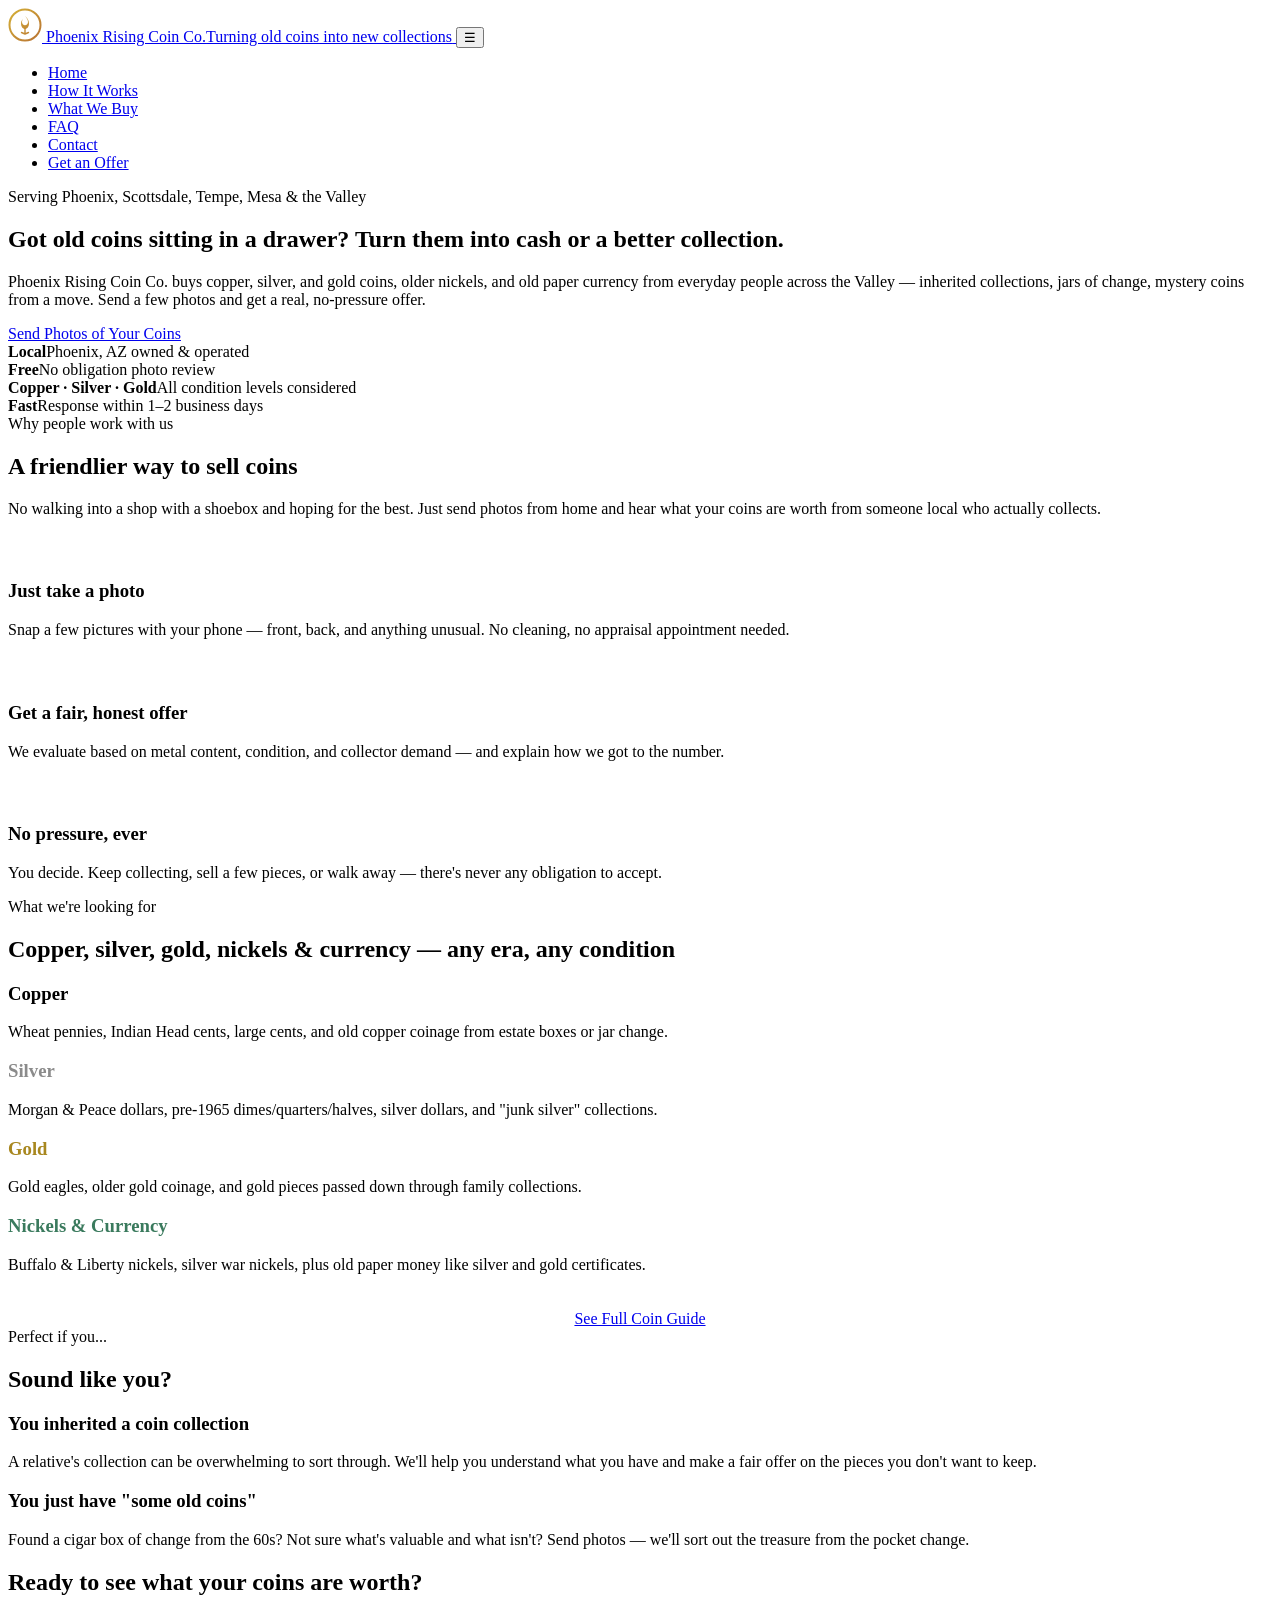
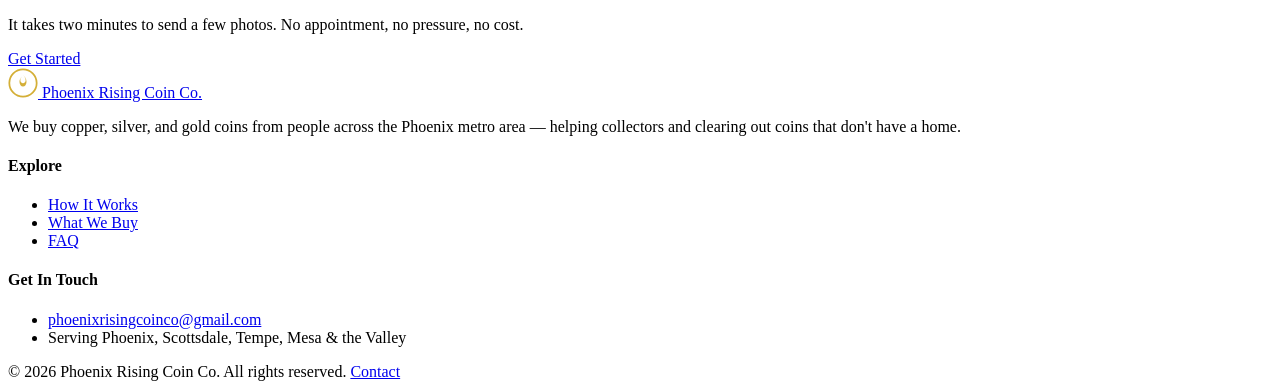
==== index.html @ 663f0af9 "Add files via upload" ====
<!DOCTYPE html>
<html lang="en">
<head>
<meta charset="UTF-8">
<meta name="viewport" content="width=device-width, initial-scale=1.0">
<title>Phoenix Rising Coin Co. | We Buy Copper, Silver, Gold &amp; Currency in Phoenix, AZ</title>
<meta name="description" content="Have old copper, silver, or gold coins, older nickels, or old paper currency sitting in a drawer? Phoenix Rising Coin Co. buys coin collections and loose coins from people across the Phoenix, AZ metro area. Free, no-pressure offers — just send photos.">
<link rel="icon" href="data:,">
<link rel="stylesheet" href="css/style.css">
</head>
<body>

<header class="site-header">
  <div class="nav-wrap">
    <a href="index.html" class="brand">
      <svg width="34" height="34" viewBox="0 0 34 34" fill="none" xmlns="http://www.w3.org/2000/svg">
        <circle cx="17" cy="17" r="15.5" stroke="url(#g)" stroke-width="2"/>
        <path d="M17 8c1.8 2 3 3.8 3 6 0 2-1.3 3.2-3 3.2S14 16 14 14c0-1.6.7-3 1.6-4.3C14.6 11 13 13.2 13 15.5 13 18.5 14.8 21 17 21s4-2.5 4-5.5c0-3.4-2.2-6-4-7.5z" fill="url(#g)"/>
        <path d="M17 21v5M13.5 24.5 17 26l3.5-1.5" stroke="url(#g)" stroke-width="1.4" stroke-linecap="round" stroke-linejoin="round"/>
        <defs>
          <linearGradient id="g" x1="2" y1="2" x2="32" y2="32" gradientUnits="userSpaceOnUse">
            <stop stop-color="#d4af37"/>
            <stop offset="1" stop-color="#b87333"/>
          </linearGradient>
        </defs>
      </svg>
      <span>Phoenix Rising Coin Co.<span class="tagline">Turning old coins into new collections</span></span>
    </a>
    <button class="nav-toggle" aria-label="Toggle menu">&#9776;</button>
    <ul class="nav-links">
      <li><a href="index.html">Home</a></li>
      <li><a href="how-it-works.html">How It Works</a></li>
      <li><a href="what-we-buy.html">What We Buy</a></li>
      <li><a href="faq.html">FAQ</a></li>
      <li><a href="contact.html">Contact</a></li>
      <li><a href="contact.html" class="btn btn-primary">Get an Offer</a></li>
    </ul>
  </div>
</header>

<section class="hero">
  <div class="container">
    <div class="eyebrow">Serving Phoenix, Scottsdale, Tempe, Mesa &amp; the Valley</div>
    <h1>Got old coins sitting in a drawer? Turn them into cash or a better collection.</h1>
    <p class="lead">Phoenix Rising Coin Co. buys copper, silver, and gold coins, older nickels, and old paper currency from everyday people across the Valley — inherited collections, jars of change, mystery coins from a move. Send a few photos and get a real, no-pressure offer.</p>
    <div class="hero-actions">
      <a href="contact.html" class="btn btn-primary">Send Photos of Your Coins</a>
      <a href="how-it-works.html" class="btn btn-outline" style="border-color:#fff;color:#fff;">See How It Works</a>
    </div>
  </div>
</section>

<div class="trust-strip">
  <div class="container">
    <div><strong>Local</strong>Phoenix, AZ owned &amp; operated</div>
    <div><strong>Free</strong>No obligation photo review</div>
    <div><strong>Copper · Silver · Gold</strong>All condition levels considered</div>
    <div><strong>Fast</strong>Response within 1&ndash;2 business days</div>
  </div>
</div>

<section>
  <div class="container">
    <div class="section-head">
      <div class="eyebrow">Why people work with us</div>
      <h2>A friendlier way to sell coins</h2>
      <p>No walking into a shop with a shoebox and hoping for the best. Just send photos from home and hear what your coins are worth from someone local who actually collects.</p>
    </div>
    <div class="grid grid-3">
      <div class="card">
        <div class="icon">
          <svg width="24" height="24" viewBox="0 0 24 24" fill="none"><path d="M4 8V5a1 1 0 0 1 1-1h14a1 1 0 0 1 1 1v3M4 8h16v11a1 1 0 0 1-1 1H5a1 1 0 0 1-1-1V8Z" stroke="#fff" stroke-width="1.6"/><circle cx="12" cy="13.5" r="3" stroke="#fff" stroke-width="1.6"/></svg>
        </div>
        <h3>Just take a photo</h3>
        <p>Snap a few pictures with your phone — front, back, and anything unusual. No cleaning, no appraisal appointment needed.</p>
      </div>
      <div class="card">
        <div class="icon">
          <svg width="24" height="24" viewBox="0 0 24 24" fill="none"><path d="M12 3v18M7 7.5c0-1.9 2.2-3 5-3s5 1.1 5 3-2.2 3-5 3-5 1.1-5 3 2.2 3 5 3 5-1.1 5-3" stroke="#fff" stroke-width="1.6" stroke-linecap="round"/></svg>
        </div>
        <h3>Get a fair, honest offer</h3>
        <p>We evaluate based on metal content, condition, and collector demand — and explain how we got to the number.</p>
      </div>
      <div class="card">
        <div class="icon">
          <svg width="24" height="24" viewBox="0 0 24 24" fill="none"><path d="M12 21s-7-4.35-9.5-8.5C.7 8.8 2.4 5 6 5c2 0 3.5 1.2 4 2.4C10.5 6.2 12 5 14 5c3.6 0 5.3 3.8 3.5 7.5C15 16.65 12 21 12 21Z" stroke="#fff" stroke-width="1.6"/></svg>
        </div>
        <h3>No pressure, ever</h3>
        <p>You decide. Keep collecting, sell a few pieces, or walk away — there's never any obligation to accept.</p>
      </div>
    </div>
  </div>
</section>

<section class="alt">
  <div class="container">
    <div class="section-head">
      <div class="eyebrow">What we're looking for</div>
      <h2>Copper, silver, gold, nickels &amp; currency — any era, any condition</h2>
    </div>
    <div class="grid grid-4">
      <div class="card">
        <h3 style="color:var(--copper)">Copper</h3>
        <p>Wheat pennies, Indian Head cents, large cents, and old copper coinage from estate boxes or jar change.</p>
      </div>
      <div class="card">
        <h3 style="color:#8b8b8b">Silver</h3>
        <p>Morgan &amp; Peace dollars, pre-1965 dimes/quarters/halves, silver dollars, and "junk silver" collections.</p>
      </div>
      <div class="card">
        <h3 style="color:#a8871f">Gold</h3>
        <p>Gold eagles, older gold coinage, and gold pieces passed down through family collections.</p>
      </div>
      <div class="card">
        <h3 style="color:#3a7a5d">Nickels &amp; Currency</h3>
        <p>Buffalo &amp; Liberty nickels, silver war nickels, plus old paper money like silver and gold certificates.</p>
      </div>
    </div>
    <div style="text-align:center;margin-top:36px;">
      <a href="what-we-buy.html" class="btn btn-outline">See Full Coin Guide</a>
    </div>
  </div>
</section>

<section>
  <div class="container">
    <div class="section-head">
      <div class="eyebrow">Perfect if you...</div>
      <h2>Sound like you?</h2>
    </div>
    <div class="grid grid-2">
      <div class="card">
        <h3>You inherited a coin collection</h3>
        <p>A relative's collection can be overwhelming to sort through. We'll help you understand what you have and make a fair offer on the pieces you don't want to keep.</p>
      </div>
      <div class="card">
        <h3>You just have "some old coins"</h3>
        <p>Found a cigar box of change from the 60s? Not sure what's valuable and what isn't? Send photos — we'll sort out the treasure from the pocket change.</p>
      </div>
    </div>
  </div>
</section>

<section class="cta-band">
  <div class="container">
    <h2>Ready to see what your coins are worth?</h2>
    <p>It takes two minutes to send a few photos. No appointment, no pressure, no cost.</p>
    <a href="contact.html" class="btn btn-outline">Get Started</a>
  </div>
</section>

<footer class="site-footer">
  <div class="container">
    <div class="footer-grid">
      <div class="footer-brand">
        <a href="index.html" class="brand">
          <svg width="30" height="30" viewBox="0 0 34 34" fill="none" xmlns="http://www.w3.org/2000/svg">
            <circle cx="17" cy="17" r="15.5" stroke="#d4af37" stroke-width="2"/>
            <path d="M17 8c1.8 2 3 3.8 3 6 0 2-1.3 3.2-3 3.2S14 16 14 14c0-1.6.7-3 1.6-4.3C14.6 11 13 13.2 13 15.5 13 18.5 14.8 21 17 21s4-2.5 4-5.5c0-3.4-2.2-6-4-7.5z" fill="#d4af37"/>
          </svg>
          <span>Phoenix Rising Coin Co.</span>
        </a>
        <p>We buy copper, silver, and gold coins from people across the Phoenix metro area — helping collectors and clearing out coins that don't have a home.</p>
      </div>
      <div>
        <h4>Explore</h4>
        <ul>
          <li><a href="how-it-works.html">How It Works</a></li>
          <li><a href="what-we-buy.html">What We Buy</a></li>
          <li><a href="faq.html">FAQ</a></li>
        </ul>
      </div>
      <div>
        <h4>Get In Touch</h4>
        <ul>
          <li><a href="mailto:phoenixrisingcoinco@gmail.com">phoenixrisingcoinco@gmail.com</a></li>
          <li>Serving Phoenix, Scottsdale, Tempe, Mesa &amp; the Valley</li>
        </ul>
      </div>
    </div>
    <div class="footer-bottom">
      <span>&copy; 2026 Phoenix Rising Coin Co. All rights reserved.</span>
      <span><a href="contact.html">Contact</a></span>
    </div>
  </div>
</footer>

<script src="js/main.js"></script>
</body>
</html>
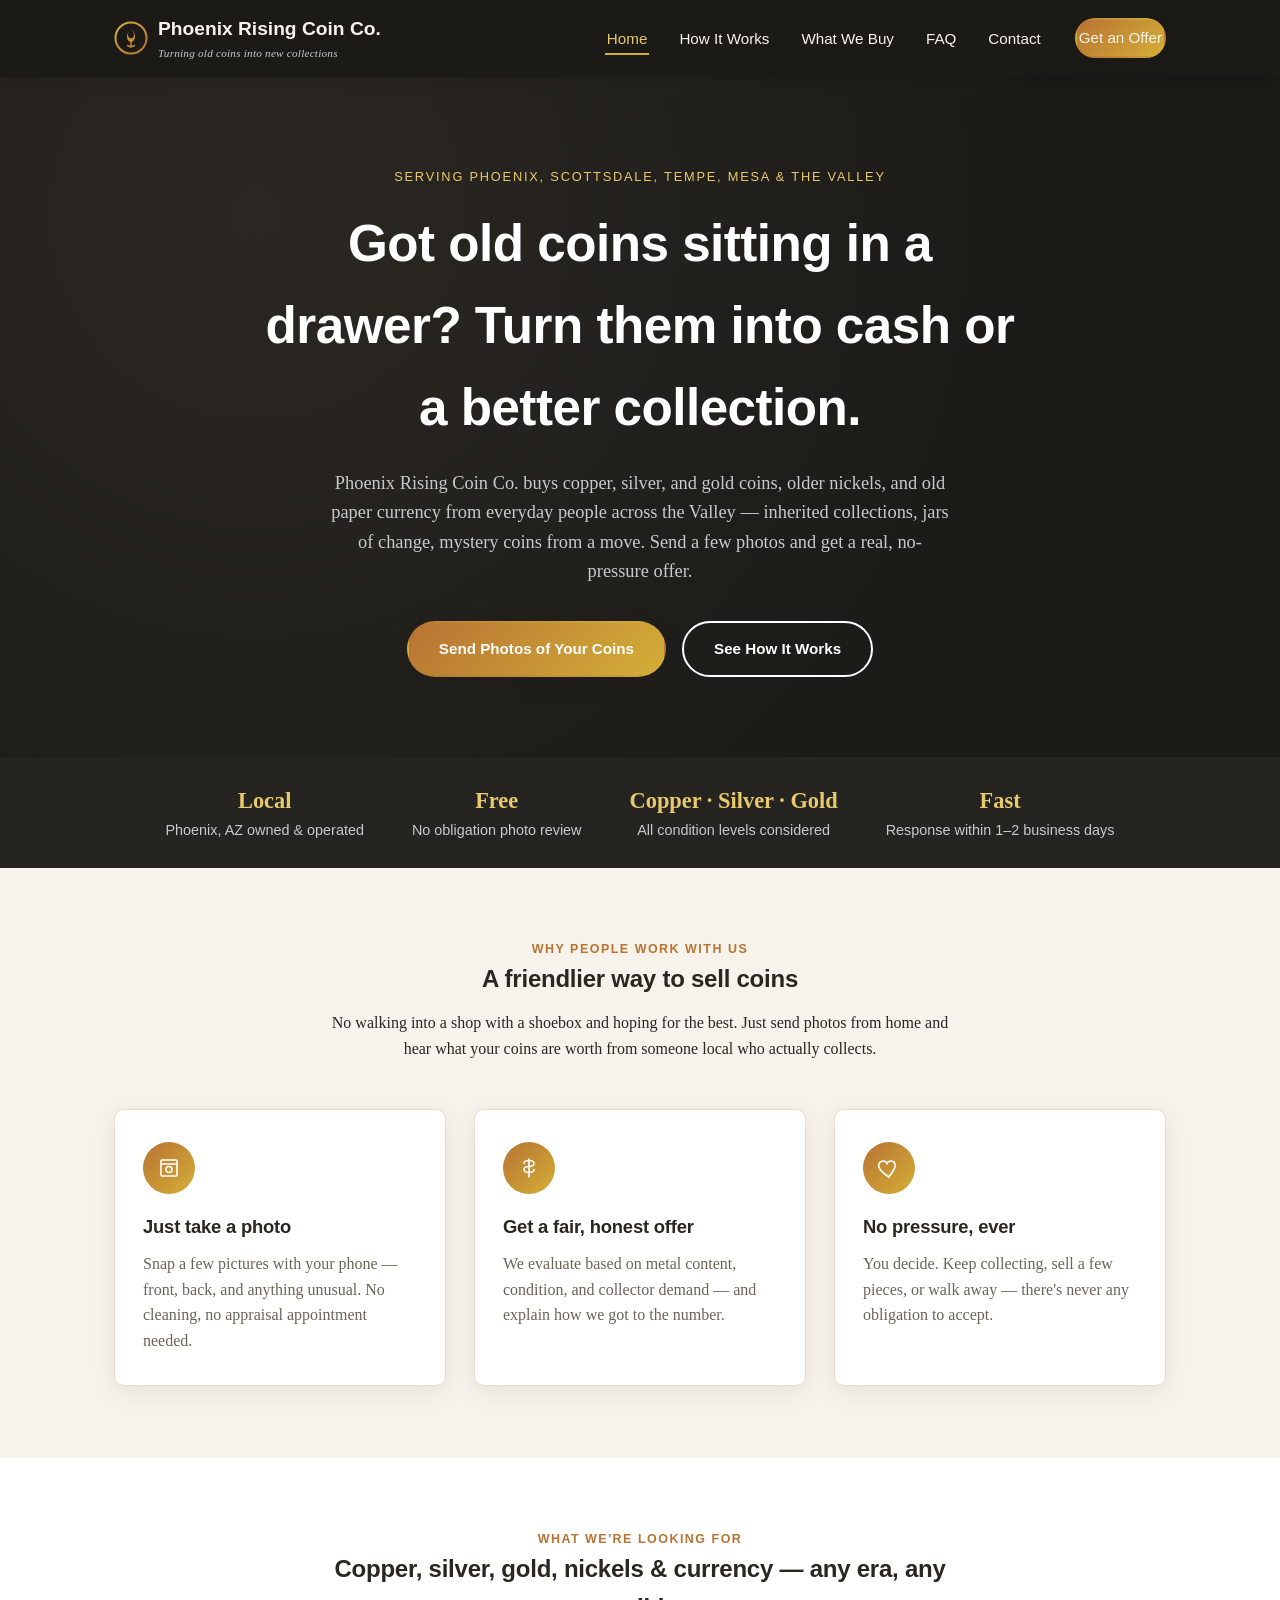
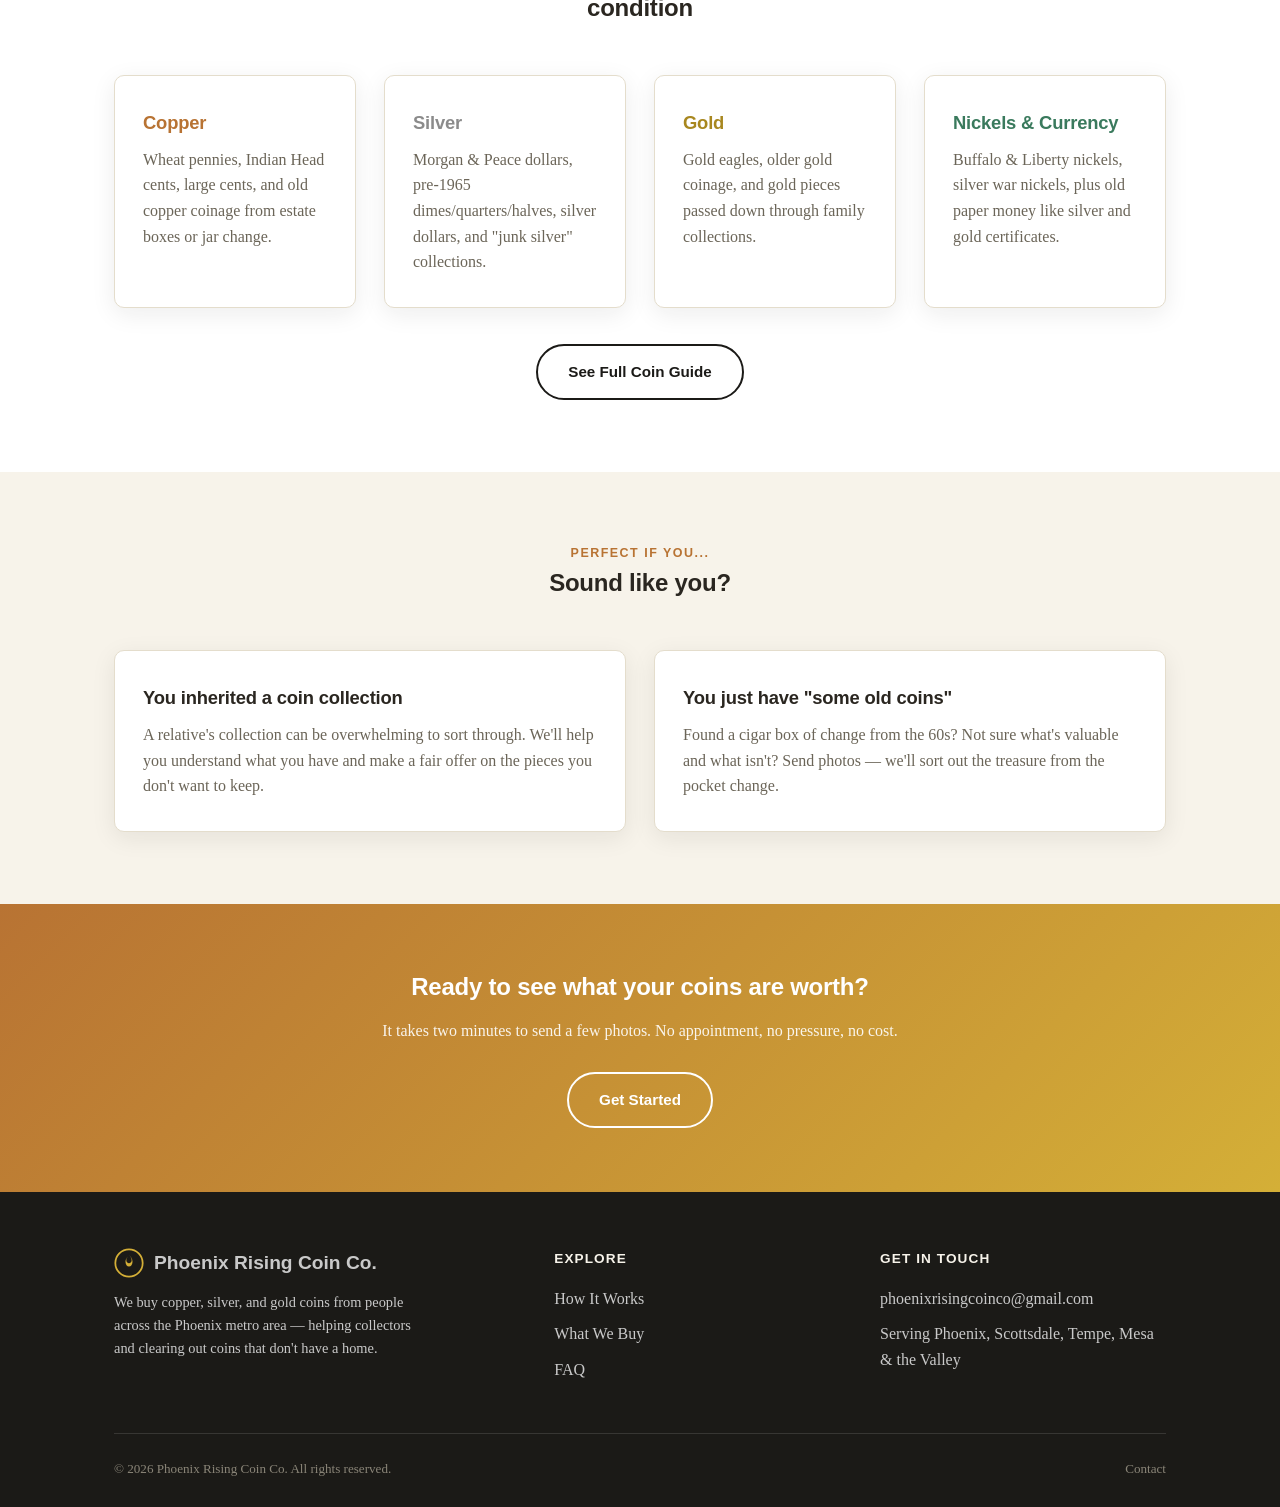
==== commit 06410cb1: "Add files via upload" ====
--- a/index.html
+++ b/index.html
@@ -6,7 +6,33 @@
 <title>Phoenix Rising Coin Co. | We Buy Copper, Silver, Gold &amp; Currency in Phoenix, AZ</title>
 <meta name="description" content="Have old copper, silver, or gold coins, older nickels, or old paper currency sitting in a drawer? Phoenix Rising Coin Co. buys coin collections and loose coins from people across the Phoenix, AZ metro area. Free, no-pressure offers — just send photos.">
 <link rel="icon" href="data:,">
+<link rel="canonical" href="https://phoenixrisingcoinco.netlify.app/">
 <link rel="stylesheet" href="css/style.css">
+<script type="application/ld+json">
+{
+  "@context": "https://schema.org",
+  "@type": "LocalBusiness",
+  "name": "Phoenix Rising Coin Co.",
+  "description": "We buy copper, silver, and gold coins, older nickels, and old paper currency from people across the Phoenix, AZ metro area. Free, no-obligation evaluations for inherited or unwanted coin collections.",
+  "url": "https://phoenixrisingcoinco.netlify.app/",
+  "email": "phoenixrisingcoinco@gmail.com",
+  "areaServed": [
+    { "@type": "City", "name": "Phoenix" },
+    { "@type": "City", "name": "Scottsdale" },
+    { "@type": "City", "name": "Tempe" },
+    { "@type": "City", "name": "Mesa" },
+    { "@type": "City", "name": "Glendale" },
+    { "@type": "City", "name": "Chandler" }
+  ],
+  "address": {
+    "@type": "PostalAddress",
+    "addressLocality": "Phoenix",
+    "addressRegion": "AZ",
+    "addressCountry": "US"
+  },
+  "priceRange": "Free evaluation"
+}
+</script>
 </head>
 <body>
 
--- a/css/style.css
+++ b/css/style.css
@@ -0,0 +1,430 @@
+/* ===========================================================
+   Phoenix Rising Coin Co. — shared stylesheet
+   Palette: charcoal base, copper / silver / gold accents
+=========================================================== */
+
+:root {
+  --charcoal: #1b1a17;
+  --charcoal-light: #262420;
+  --cream: #f7f3ea;
+  --copper: #b87333;
+  --copper-light: #d68a4c;
+  --silver: #c9c9c9;
+  --gold: #d4af37;
+  --gold-light: #e8c96b;
+  --text-dark: #2a2620;
+  --text-muted: #6b6558;
+  --border: #e4ddcc;
+  --max-width: 1100px;
+  --radius: 10px;
+  --shadow: 0 6px 24px rgba(27, 26, 23, 0.08);
+}
+
+* { box-sizing: border-box; }
+
+html { scroll-behavior: smooth; }
+
+body {
+  margin: 0;
+  font-family: "Georgia", "Iowan Old Style", "Times New Roman", serif;
+  color: var(--text-dark);
+  background: var(--cream);
+  line-height: 1.6;
+  -webkit-font-smoothing: antialiased;
+}
+
+h1, h2, h3, h4 {
+  font-family: "Helvetica Neue", Arial, sans-serif;
+  font-weight: 700;
+  letter-spacing: -0.01em;
+  color: var(--text-dark);
+  margin: 0 0 0.5em;
+}
+
+p { margin: 0 0 1em; }
+
+a { color: var(--copper); text-decoration: none; }
+a:hover { color: var(--gold); }
+
+img { max-width: 100%; display: block; }
+
+.container {
+  max-width: var(--max-width);
+  margin: 0 auto;
+  padding: 0 24px;
+}
+
+/* ---------- Buttons ---------- */
+.btn {
+  display: inline-block;
+  font-family: "Helvetica Neue", Arial, sans-serif;
+  font-weight: 600;
+  font-size: 0.95rem;
+  padding: 14px 30px;
+  border-radius: 999px;
+  border: 2px solid transparent;
+  cursor: pointer;
+  text-align: center;
+  transition: transform 0.15s ease, box-shadow 0.15s ease, background 0.15s ease;
+}
+.btn-primary {
+  background: linear-gradient(135deg, var(--copper), var(--gold));
+  color: #fff;
+  box-shadow: var(--shadow);
+}
+.btn-primary:hover { transform: translateY(-2px); color: #fff; box-shadow: 0 10px 28px rgba(184,115,51,0.35); }
+.btn-outline {
+  background: transparent;
+  border-color: var(--charcoal);
+  color: var(--charcoal);
+}
+.btn-outline:hover { background: var(--charcoal); color: var(--cream); }
+.btn-block { width: 100%; }
+
+/* ---------- Header / Nav ---------- */
+.site-header {
+  background: var(--charcoal);
+  position: sticky;
+  top: 0;
+  z-index: 100;
+  box-shadow: 0 2px 12px rgba(0,0,0,0.15);
+}
+.nav-wrap {
+  display: flex;
+  align-items: center;
+  justify-content: space-between;
+  padding: 14px 24px;
+  max-width: var(--max-width);
+  margin: 0 auto;
+}
+.brand {
+  display: flex;
+  align-items: center;
+  gap: 10px;
+  color: var(--cream);
+  font-family: "Helvetica Neue", Arial, sans-serif;
+  font-weight: 700;
+  font-size: 1.2rem;
+}
+.brand:hover { color: var(--gold-light); }
+.brand svg { flex-shrink: 0; }
+.brand .tagline {
+  display: block;
+  font-family: Georgia, serif;
+  font-weight: 400;
+  font-style: italic;
+  font-size: 0.7rem;
+  color: var(--silver);
+  letter-spacing: 0.02em;
+}
+
+.nav-links {
+  display: flex;
+  align-items: center;
+  gap: 28px;
+  list-style: none;
+  margin: 0;
+  padding: 0;
+}
+.nav-links a {
+  color: var(--cream);
+  font-family: "Helvetica Neue", Arial, sans-serif;
+  font-size: 0.95rem;
+  font-weight: 500;
+  padding: 6px 2px;
+  border-bottom: 2px solid transparent;
+}
+.nav-links a:hover,
+.nav-links a.active { color: var(--gold-light); border-bottom-color: var(--gold); }
+.nav-links .btn { margin-left: 4px; }
+
+.nav-toggle {
+  display: none;
+  background: none;
+  border: none;
+  color: var(--cream);
+  font-size: 1.6rem;
+  cursor: pointer;
+}
+
+@media (max-width: 780px) {
+  .nav-toggle { display: block; }
+  .nav-links {
+    position: absolute;
+    top: 100%;
+    left: 0;
+    right: 0;
+    background: var(--charcoal);
+    flex-direction: column;
+    align-items: flex-start;
+    gap: 0;
+    max-height: 0;
+    overflow: hidden;
+    transition: max-height 0.25s ease;
+  }
+  .nav-links.open { max-height: 400px; }
+  .nav-links li { width: 100%; }
+  .nav-links a { display: block; padding: 14px 24px; border-bottom: 1px solid rgba(255,255,255,0.08); }
+  .nav-links .btn { margin: 12px 24px; }
+}
+
+/* ---------- Hero ---------- */
+.hero {
+  background: radial-gradient(circle at 20% 20%, #2b2823, var(--charcoal) 70%);
+  color: var(--cream);
+  padding: 90px 24px 80px;
+  text-align: center;
+}
+.hero .eyebrow {
+  font-family: "Helvetica Neue", Arial, sans-serif;
+  text-transform: uppercase;
+  letter-spacing: 0.14em;
+  font-size: 0.8rem;
+  color: var(--gold-light);
+  margin-bottom: 16px;
+}
+.hero h1 {
+  color: #fff;
+  font-size: clamp(2rem, 5vw, 3.2rem);
+  max-width: 780px;
+  margin: 0 auto 20px;
+}
+.hero p.lead {
+  max-width: 620px;
+  margin: 0 auto 34px;
+  color: var(--silver);
+  font-size: 1.15rem;
+}
+.hero-actions { display: flex; gap: 16px; justify-content: center; flex-wrap: wrap; }
+
+.page-header {
+  background: var(--charcoal);
+  color: var(--cream);
+  padding: 64px 24px 48px;
+  text-align: center;
+}
+.page-header h1 { color: #fff; margin-bottom: 10px; }
+.page-header p { color: var(--silver); max-width: 640px; margin: 0 auto; }
+
+/* ---------- Sections ---------- */
+section { padding: 72px 0; }
+section.alt { background: #fff; }
+.section-head { text-align: center; max-width: 640px; margin: 0 auto 48px; }
+.section-head .eyebrow {
+  font-family: "Helvetica Neue", Arial, sans-serif;
+  text-transform: uppercase;
+  letter-spacing: 0.12em;
+  font-size: 0.78rem;
+  color: var(--copper);
+  font-weight: 700;
+}
+
+/* ---------- Cards / Grids ---------- */
+.grid {
+  display: grid;
+  gap: 28px;
+}
+.grid-3 { grid-template-columns: repeat(3, 1fr); }
+.grid-2 { grid-template-columns: repeat(2, 1fr); }
+@media (max-width: 860px) {
+  .grid-3, .grid-2 { grid-template-columns: 1fr; }
+}
+
+.card {
+  background: #fff;
+  border: 1px solid var(--border);
+  border-radius: var(--radius);
+  padding: 32px 28px;
+  box-shadow: var(--shadow);
+}
+.card .icon {
+  width: 52px; height: 52px;
+  display: flex; align-items: center; justify-content: center;
+  border-radius: 50%;
+  background: linear-gradient(135deg, var(--copper), var(--gold));
+  color: #fff;
+  margin-bottom: 18px;
+}
+.card h3 { font-size: 1.15rem; }
+.card p { color: var(--text-muted); margin-bottom: 0; }
+
+.step-card { position: relative; padding-top: 44px; }
+.step-num {
+  position: absolute;
+  top: -18px; left: 28px;
+  width: 40px; height: 40px;
+  border-radius: 50%;
+  background: var(--charcoal);
+  color: var(--gold-light);
+  font-family: "Helvetica Neue", Arial, sans-serif;
+  font-weight: 700;
+  display: flex; align-items: center; justify-content: center;
+}
+
+/* ---------- Trust strip ---------- */
+.trust-strip {
+  background: var(--charcoal-light);
+  color: var(--cream);
+  padding: 26px 0;
+}
+.trust-strip .container {
+  display: flex;
+  justify-content: center;
+  gap: 48px;
+  flex-wrap: wrap;
+  text-align: center;
+  font-family: "Helvetica Neue", Arial, sans-serif;
+  font-size: 0.9rem;
+  color: var(--silver);
+}
+.trust-strip strong { color: var(--gold-light); display: block; font-size: 1.4rem; font-family: Georgia, serif; }
+
+/* ---------- Coin type table ---------- */
+.coin-table { width: 100%; border-collapse: collapse; background: #fff; box-shadow: var(--shadow); border-radius: var(--radius); overflow: hidden; }
+.coin-table th, .coin-table td { text-align: left; padding: 16px 20px; border-bottom: 1px solid var(--border); }
+.coin-table th { font-family: "Helvetica Neue", Arial, sans-serif; background: var(--charcoal); color: var(--cream); font-size: 0.85rem; text-transform: uppercase; letter-spacing: 0.05em; }
+.coin-table tr:last-child td { border-bottom: none; }
+.coin-table td.tag {
+  font-family: "Helvetica Neue", Arial, sans-serif;
+  font-size: 0.75rem;
+  font-weight: 700;
+  text-transform: uppercase;
+}
+.tag-copper { color: var(--copper); }
+.tag-silver { color: #8b8b8b; }
+.tag-gold { color: #a8871f; }
+.tag-nickel { color: #6b7a72; }
+.tag-currency { color: #3a7a5d; }
+
+/* ---------- 4-up grid ---------- */
+.grid-4 { grid-template-columns: repeat(4, 1fr); }
+@media (max-width: 960px) { .grid-4 { grid-template-columns: repeat(2, 1fr); } }
+@media (max-width: 560px) { .grid-4 { grid-template-columns: 1fr; } }
+
+/* ---------- FAQ ---------- */
+.faq-item {
+  border-bottom: 1px solid var(--border);
+  padding: 22px 0;
+}
+.faq-item h3 { font-size: 1.05rem; margin-bottom: 8px; }
+.faq-item p { color: var(--text-muted); margin: 0; }
+
+/* ---------- Contact / Form ---------- */
+.contact-layout {
+  display: grid;
+  grid-template-columns: 1fr 1.2fr;
+  gap: 48px;
+  align-items: start;
+}
+@media (max-width: 860px) { .contact-layout { grid-template-columns: 1fr; } }
+
+.contact-info .card { margin-bottom: 20px; }
+.contact-info a { font-weight: 600; }
+
+.form-card {
+  background: #fff;
+  border: 1px solid var(--border);
+  border-radius: var(--radius);
+  padding: 36px;
+  box-shadow: var(--shadow);
+}
+.form-row { margin-bottom: 20px; }
+.form-row label {
+  display: block;
+  font-family: "Helvetica Neue", Arial, sans-serif;
+  font-size: 0.85rem;
+  font-weight: 600;
+  margin-bottom: 6px;
+}
+.form-row input,
+.form-row textarea,
+.form-row select {
+  width: 100%;
+  padding: 12px 14px;
+  border: 1px solid var(--border);
+  border-radius: 6px;
+  font-family: inherit;
+  font-size: 1rem;
+  background: var(--cream);
+}
+.form-row input:focus,
+.form-row textarea:focus,
+.form-row select:focus {
+  outline: none;
+  border-color: var(--copper);
+  background: #fff;
+}
+.form-row textarea { resize: vertical; min-height: 110px; }
+.form-hint { font-size: 0.8rem; color: var(--text-muted); margin-top: 6px; }
+.form-note {
+  background: #fbf3e3;
+  border: 1px solid var(--gold);
+  border-radius: 8px;
+  padding: 14px 18px;
+  font-size: 0.9rem;
+  color: var(--text-dark);
+  margin-bottom: 24px;
+}
+
+/* ---------- CTA band ---------- */
+.cta-band {
+  background: linear-gradient(135deg, var(--copper), var(--gold));
+  color: #fff;
+  text-align: center;
+  padding: 64px 24px;
+}
+.cta-band h2 { color: #fff; }
+.cta-band p { color: rgba(255,255,255,0.9); max-width: 520px; margin: 0 auto 28px; }
+.cta-band .btn-outline { border-color: #fff; color: #fff; }
+.cta-band .btn-outline:hover { background: #fff; color: var(--copper); }
+
+/* ---------- Footer ---------- */
+.site-footer {
+  background: var(--charcoal);
+  color: var(--silver);
+  padding: 56px 0 28px;
+}
+.footer-grid {
+  display: grid;
+  grid-template-columns: 1.4fr 1fr 1fr;
+  gap: 40px;
+  margin-bottom: 40px;
+}
+@media (max-width: 700px) { .footer-grid { grid-template-columns: 1fr; } }
+.footer-grid h4 {
+  color: var(--cream);
+  font-size: 0.85rem;
+  text-transform: uppercase;
+  letter-spacing: 0.08em;
+  margin-bottom: 16px;
+}
+.footer-grid ul { list-style: none; padding: 0; margin: 0; }
+.footer-grid li { margin-bottom: 10px; }
+.footer-grid a { color: var(--silver); }
+.footer-grid a:hover { color: var(--gold-light); }
+.footer-brand .brand { margin-bottom: 12px; }
+.footer-brand p { font-size: 0.9rem; color: var(--silver); max-width: 320px; }
+
+.social-icons { display: flex; gap: 12px; margin-top: 14px; }
+.social-icons a {
+  width: 38px; height: 38px;
+  border-radius: 50%;
+  border: 1px solid rgba(255,255,255,0.25);
+  display: flex; align-items: center; justify-content: center;
+  color: var(--cream);
+  transition: background 0.15s ease, border-color 0.15s ease;
+}
+.social-icons a:hover { background: var(--gold); border-color: var(--gold); color: var(--charcoal); }
+
+.footer-bottom {
+  border-top: 1px solid rgba(255,255,255,0.12);
+  padding-top: 24px;
+  font-size: 0.82rem;
+  color: #8a8578;
+  display: flex;
+  justify-content: space-between;
+  flex-wrap: wrap;
+  gap: 10px;
+}
+.footer-bottom a { color: #8a8578; }
+.footer-bottom a:hover { color: var(--gold-light); }
